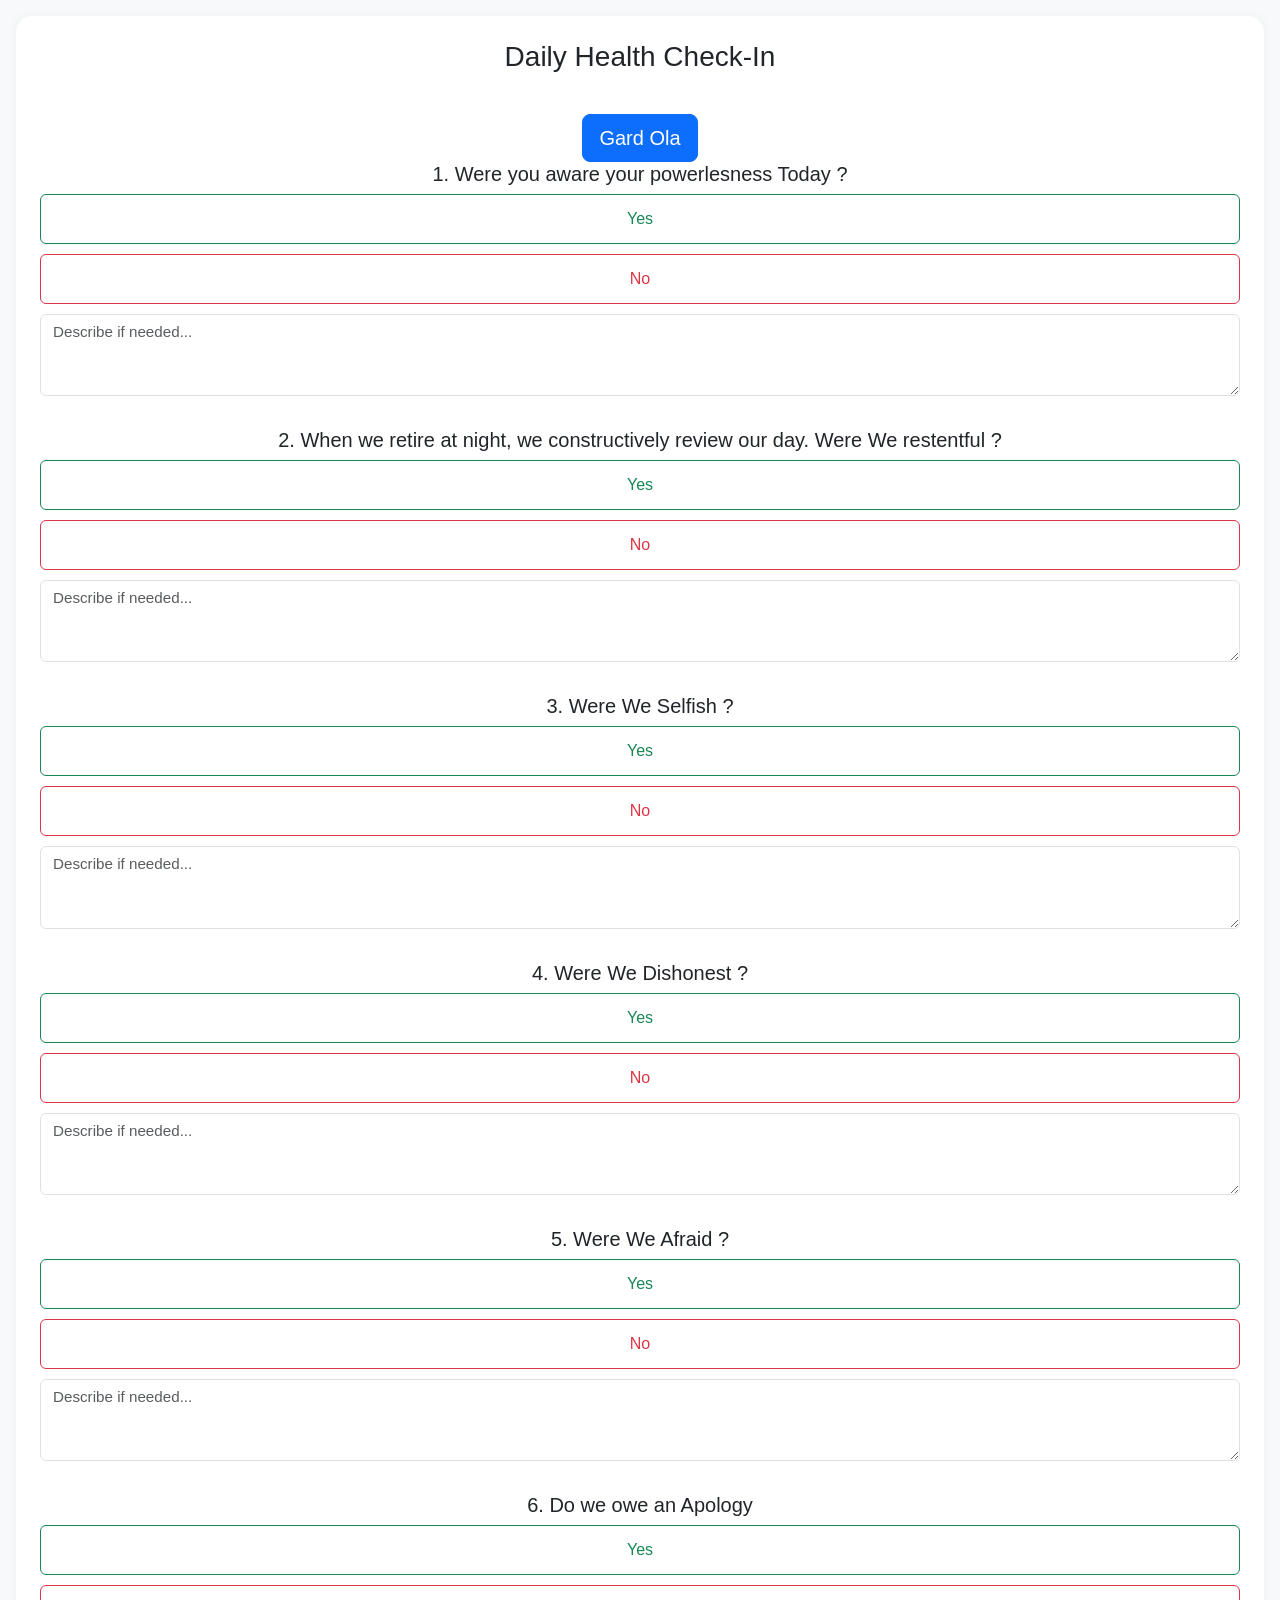
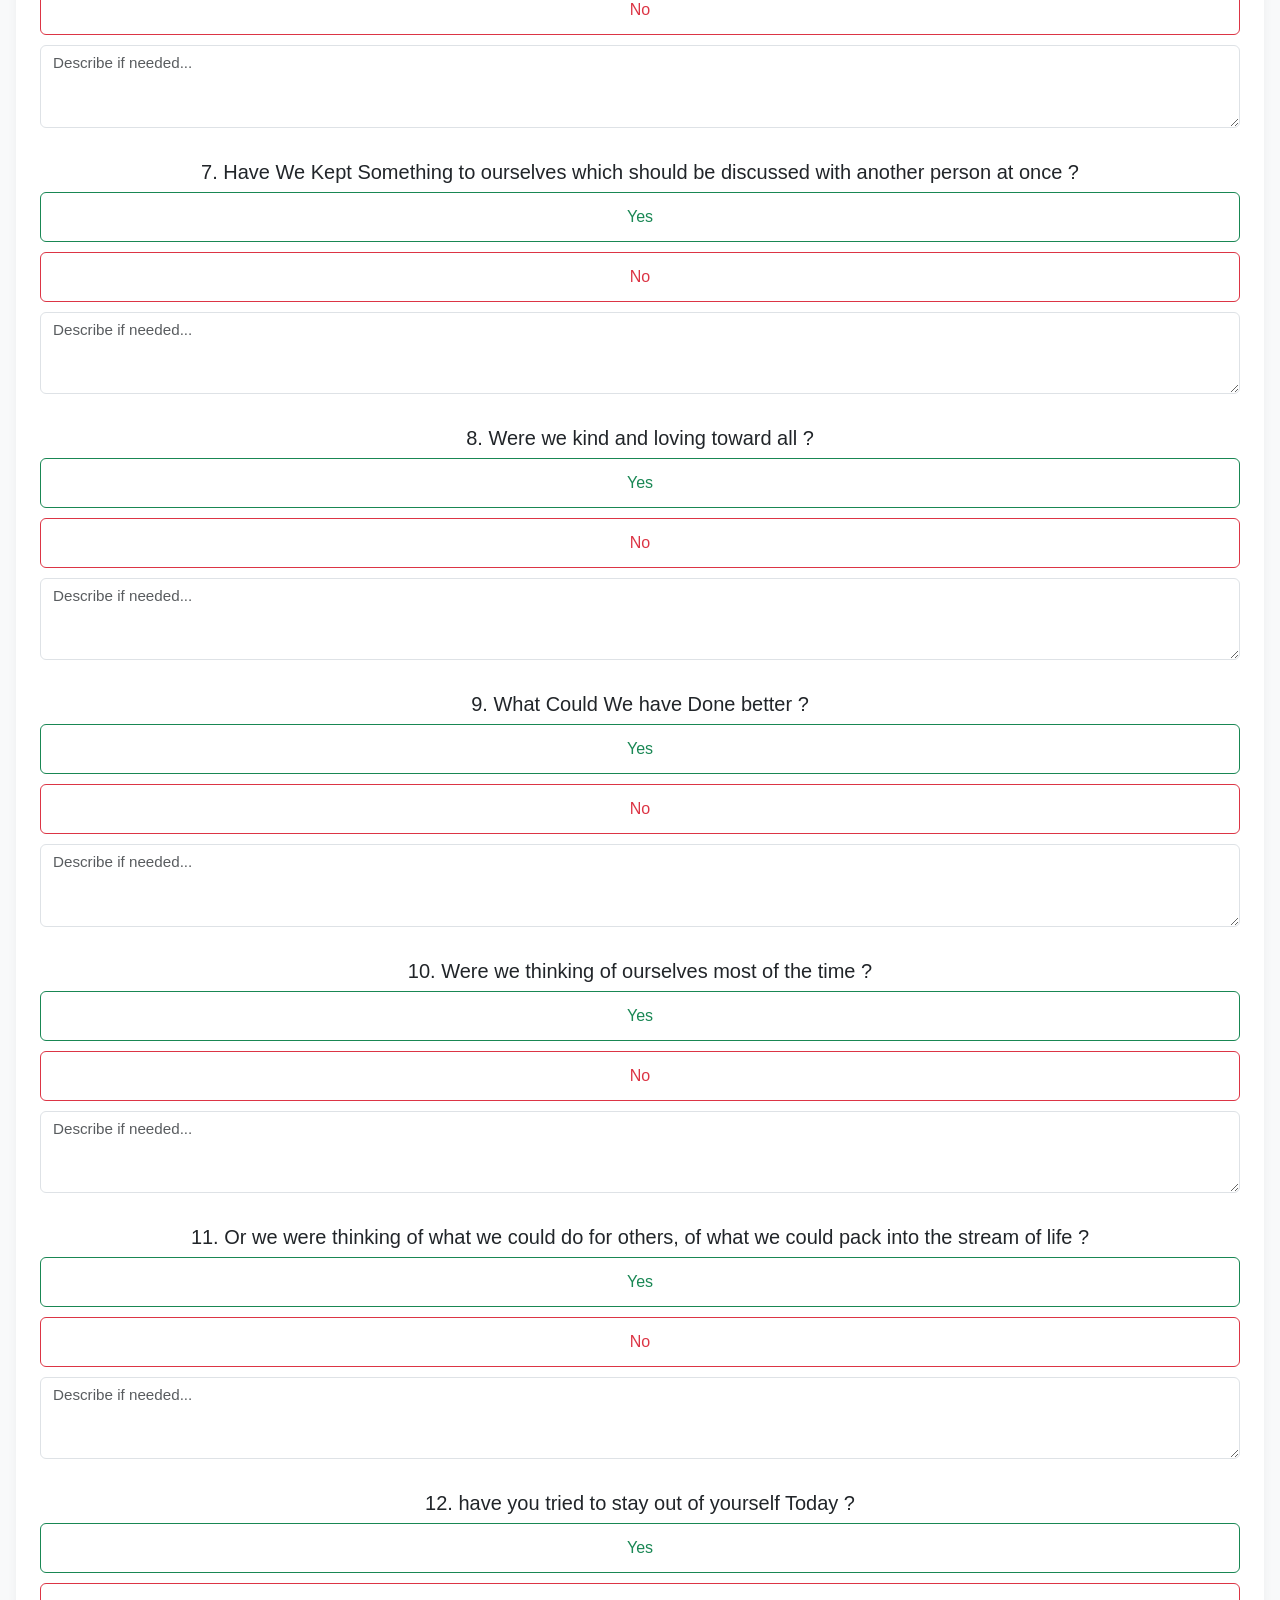
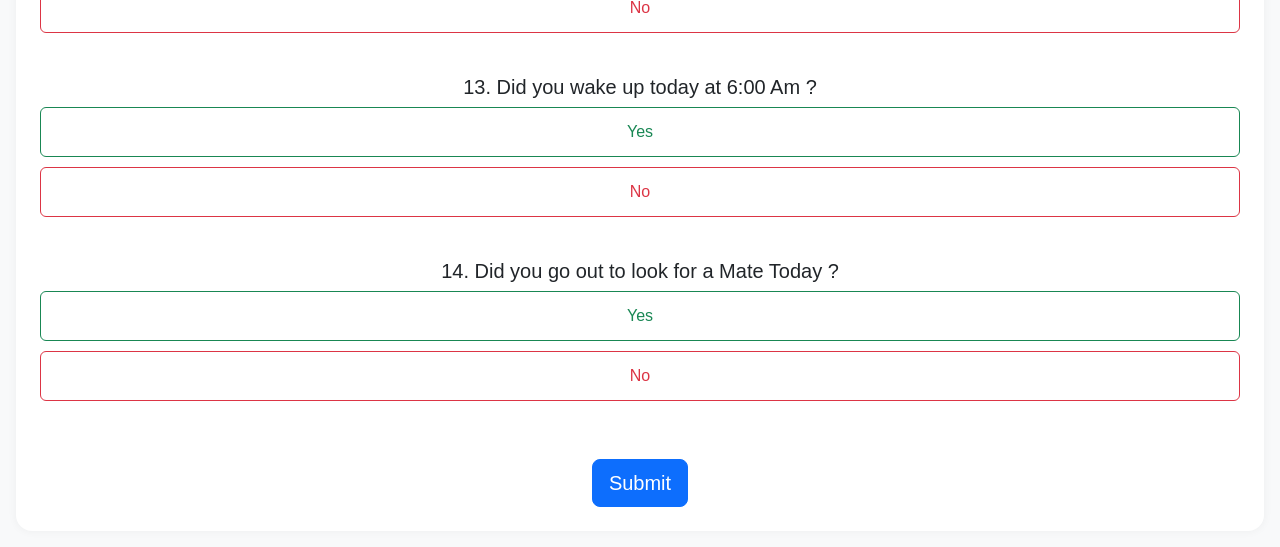
==== index.html @ 143f52dc "Update index.html" ====
<!DOCTYPE html>
<html lang="en">
<head>
  <meta charset="UTF-8">
  <title>Daily Check-in</title>
  <meta name="viewport" content="width=device-width, initial-scale=1">
  <link href="https://cdn.jsdelivr.net/npm/bootstrap@5.3.0/dist/css/bootstrap.min.css" rel="stylesheet">
  <style>
    body {
      padding: 1rem;
      font-family: Arial, sans-serif;
      background-color: #f8f9fa;
    }
    .container {
      max-width: 100%;
      background-color: white;
      padding: 1.5rem;
      border-radius: 1rem;
      box-shadow: 0 0 10px rgba(0,0,0,0.05);
    }
    .question-block {
      margin-bottom: 2rem;
    }
    .diet-button {
      width: 100%;
      margin-bottom: 10px;
      transition: all 0.3s ease;
      font-size: 1rem;
      padding: 0.75rem;
    }
    .diet-button.clicked {
      transform: scale(1.05);
      box-shadow: 0 0 10px rgba(0, 0, 0, 0.15);
    }
    .hidden {
      display: none !important;
    }
    textarea.form-control {
      font-size: 0.95rem;
    }
    @media (max-width: 576px) {
      h5 {
        font-size: 1.05rem;
        text-align: left;
      }
    }
  </style>
</head>
<body>
  <div class="container text-center">
    <h3 class="mb-4">Daily Health Check-In</h3>
    <a href="gardola.html">  <button class="btn btn-primary btn-lg mt-3">Gard Ola</button></a>
    <div id="questions"></div>

    <button id="submitBtn" class="btn btn-primary btn-lg mt-3">Submit</button>

    <div id="thankYou" class="mt-4 hidden">
      <h4>✅ Thank you for completing your check-in!</h4>
      <p>You will be redirected shortly...</p>
    </div>
  </div>

  <script>
    const questions = [
      { text: "Were you aware your powerlesness Today ? ", enableTextarea: true },
      { text: "When we retire at night, we constructively review our day. Were We restentful ? ", enableTextarea: true },
      { text: "Were We Selfish ? ", enableTextarea: true },
      { text: "Were We Dishonest ? ", enableTextarea: true },
      { text: "Were We Afraid ? ", enableTextarea: true },
      { text: "Do we owe an Apology ", enableTextarea: true },
      { text: "Have We Kept Something to ourselves which should be discussed with another person at once ? ", enableTextarea: true },
      { text: "Were we kind and loving toward all ? ", enableTextarea: true },
      { text: "What Could We have Done better ? ", enableTextarea: true }, 
      { text: "Were we thinking of ourselves most of the time ? ", enableTextarea: true },
      { text: "Or we were thinking of what we could do for others, of what we could pack into the stream of life ? ", enableTextarea: true },
      // { text: "Were we living inside ourselves most of the time ? ", enableTextarea: false }, 
      // -------------- starting of personal stuff
      { text: "have you tried to stay out of yourself Today ? ", enableTextarea: false },
      { text: "Did you wake up today at 6:00 Am ?", enableTextarea: false }, 
     // { text: "Did you exercise today?", enableTextarea: false },
      // { text: "Did you rememeber that waking up is a phyiscal movement and not a mental fight ?", enableTextarea: false },
      { text: "Did you go out to look for a Mate Today ?", enableTextarea: false } //,
     // { text: "Did you stop drinking Coffe by Al-ASR Today?", enableTextarea: false },
     // { text: "Did you Drink only 1 Shot of espresso and 2 - 3 of Half caf ? ", enableTextarea: true },
     // { text: "Did you Pray 5 Times Today?", enableTextarea: false },
     // { text: "Did you remember That Life is rigged  and can't be WON? Strategically can't try to win it", enableTextarea: true },
     // { text: "Do you understand that your mind is not working properly, this is natural and this is how your mind is intended so that life is challenging and therfore there is right and wrong", enableTextarea: false },
    //  { text: "Do you understand that if everyone's mind is also not working correctly like you and the proof is that there are wrong actions in life and people are strugling as well like you?", enableTextarea: false }, 
    //  { text:"Did you practice acceptance ? Not fighting the present Moment and taking responsibility of your actions ", enableTextarea: true },
    //  { text: "Did you remember to do only what make you happy in the here and now like Hisham Suggested?", enableTextarea: true },
     // { text: "Did you Share Today ? , Did you speak to your sponser ? ", enableTextarea: true },
    //  { text: "do you understand that you need to let go of what you want , focus on working the steps and let god take care of outside world on your behalf (Step 3 ) ? <br />  Wu-Wei ( KC - DO - HF ) ", enableTextarea: true } 
    ];

    const container = document.getElementById("questions");

    questions.forEach((q, i) => {
      const id = `q${i}`;
      const block = document.createElement("div");
      block.className = "question-block";

      const textareaHTML = q.enableTextarea
        ? `<textarea class="form-control" rows="3" placeholder="Describe if needed... "></textarea>`
        : "";

      block.innerHTML = `
        <h5>${i + 1}. ${q.text}</h5>
        <button id="${id}Yes" class="btn btn-outline-success diet-button">Yes</button>
        <button id="${id}No" class="btn btn-outline-danger diet-button">No</button>
        ${textareaHTML}
      `;
      container.appendChild(block);

      const yesBtn = block.querySelector(`#${id}Yes`);
      const noBtn = block.querySelector(`#${id}No`);

      yesBtn.addEventListener("click", () => {
        yesBtn.classList.remove("btn-outline-success");
        yesBtn.classList.add("btn-success", "clicked");
        noBtn.classList.add("hidden");
      });

      noBtn.addEventListener("click", () => {
        noBtn.classList.remove("btn-outline-danger");
        noBtn.classList.add("btn-danger", "clicked");
        yesBtn.classList.add("hidden");
      });
    });

    document.getElementById("submitBtn").addEventListener("click", () => {
      document.getElementById("questions").classList.add("hidden");
      document.getElementById("submitBtn").classList.add("hidden");
      document.getElementById("thankYou").classList.remove("hidden");

      setTimeout(() => {
        window.location.href = "https://www.google.com";
      }, 5000);
    });
  </script>
</body>
</html>
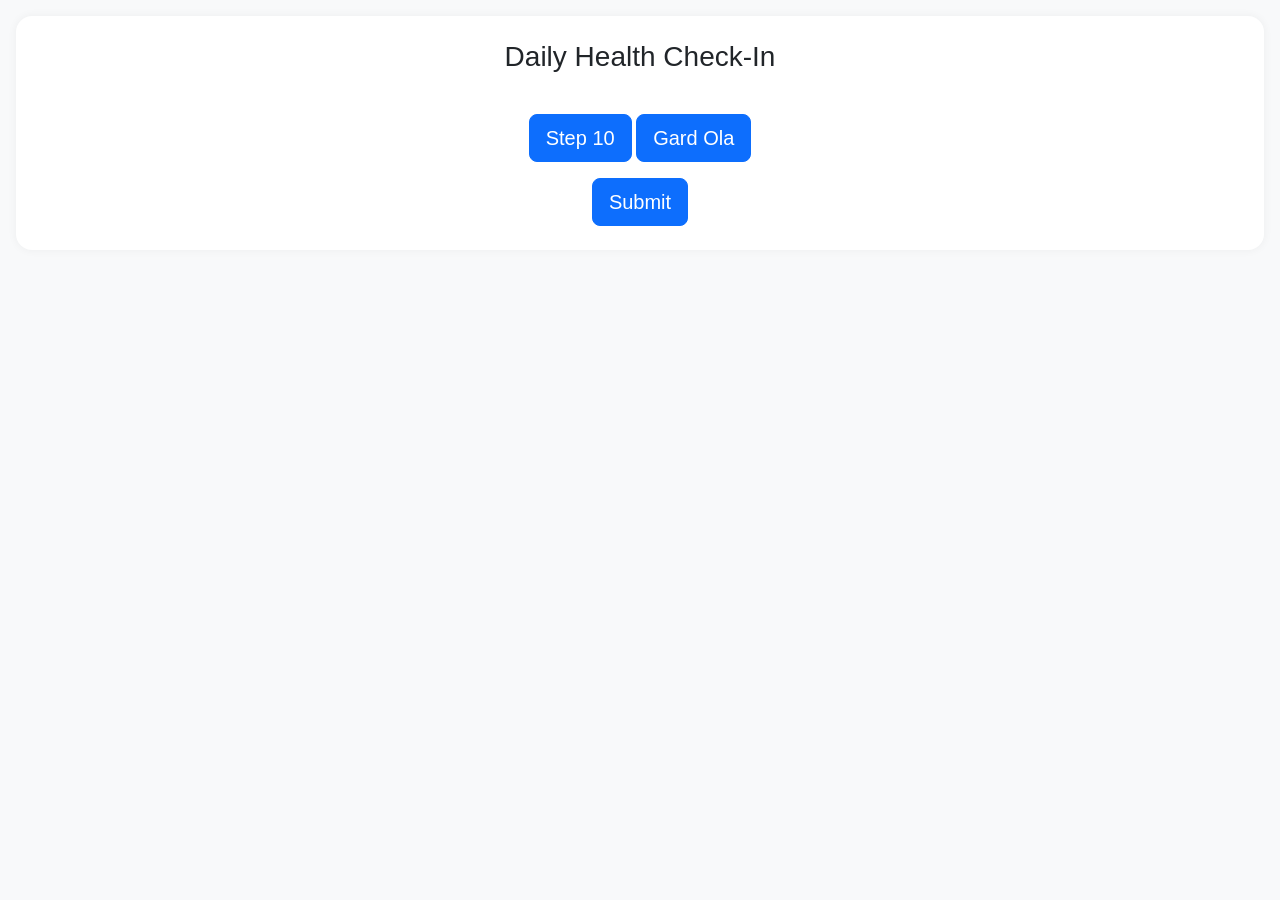
==== commit d973c0b8: "Update index.html" ====
--- a/index.html
+++ b/index.html
@@ -49,7 +49,9 @@
 <body>
   <div class="container text-center">
     <h3 class="mb-4">Daily Health Check-In</h3>
+    <a href="Step10.html">  <button class="btn btn-primary btn-lg mt-3">Step 10</button></a>
     <a href="gardola.html">  <button class="btn btn-primary btn-lg mt-3">Gard Ola</button></a>
+    
     <div id="questions"></div>
 
     <button id="submitBtn" class="btn btn-primary btn-lg mt-3">Submit</button>
@@ -62,24 +64,24 @@
 
   <script>
     const questions = [
-      { text: "Were you aware your powerlesness Today ? ", enableTextarea: true },
-      { text: "When we retire at night, we constructively review our day. Were We restentful ? ", enableTextarea: true },
-      { text: "Were We Selfish ? ", enableTextarea: true },
-      { text: "Were We Dishonest ? ", enableTextarea: true },
-      { text: "Were We Afraid ? ", enableTextarea: true },
-      { text: "Do we owe an Apology ", enableTextarea: true },
-      { text: "Have We Kept Something to ourselves which should be discussed with another person at once ? ", enableTextarea: true },
-      { text: "Were we kind and loving toward all ? ", enableTextarea: true },
-      { text: "What Could We have Done better ? ", enableTextarea: true }, 
-      { text: "Were we thinking of ourselves most of the time ? ", enableTextarea: true },
-      { text: "Or we were thinking of what we could do for others, of what we could pack into the stream of life ? ", enableTextarea: true },
+    //  { text: "Were you aware your powerlesness Today ? ", enableTextarea: true },
+    //  { text: "When we retire at night, we constructively review our day. Were We restentful ? ", enableTextarea: true },
+     // { text: "Were We Selfish ? ", enableTextarea: true },
+     // { text: "Were We Dishonest ? ", enableTextarea: true },
+     // { text: "Were We Afraid ? ", enableTextarea: true },
+     // { text: "Do we owe an Apology ", enableTextarea: true },
+     // { text: "Have We Kept Something to ourselves which should be discussed with another person at once ? ", enableTextarea: true },
+    //  { text: "Were we kind and loving toward all ? ", enableTextarea: true },
+     // { text: "What Could We have Done better ? ", enableTextarea: true }, 
+     // { text: "Were we thinking of ourselves most of the time ? ", enableTextarea: true },
+     // { text: "Or we were thinking of what we could do for others, of what we could pack into the stream of life ? ", enableTextarea: true },
       // { text: "Were we living inside ourselves most of the time ? ", enableTextarea: false }, 
       // -------------- starting of personal stuff
-      { text: "have you tried to stay out of yourself Today ? ", enableTextarea: false },
-      { text: "Did you wake up today at 6:00 Am ?", enableTextarea: false }, 
+    //  { text: "have you tried to stay out of yourself Today ? ", enableTextarea: false },
+     // { text: "Did you wake up today at 6:00 Am ?", enableTextarea: false }, 
      // { text: "Did you exercise today?", enableTextarea: false },
       // { text: "Did you rememeber that waking up is a phyiscal movement and not a mental fight ?", enableTextarea: false },
-      { text: "Did you go out to look for a Mate Today ?", enableTextarea: false } //,
+     // { text: "Did you go out to look for a Mate Today ?", enableTextarea: false } //,
      // { text: "Did you stop drinking Coffe by Al-ASR Today?", enableTextarea: false },
      // { text: "Did you Drink only 1 Shot of espresso and 2 - 3 of Half caf ? ", enableTextarea: true },
      // { text: "Did you Pray 5 Times Today?", enableTextarea: false },
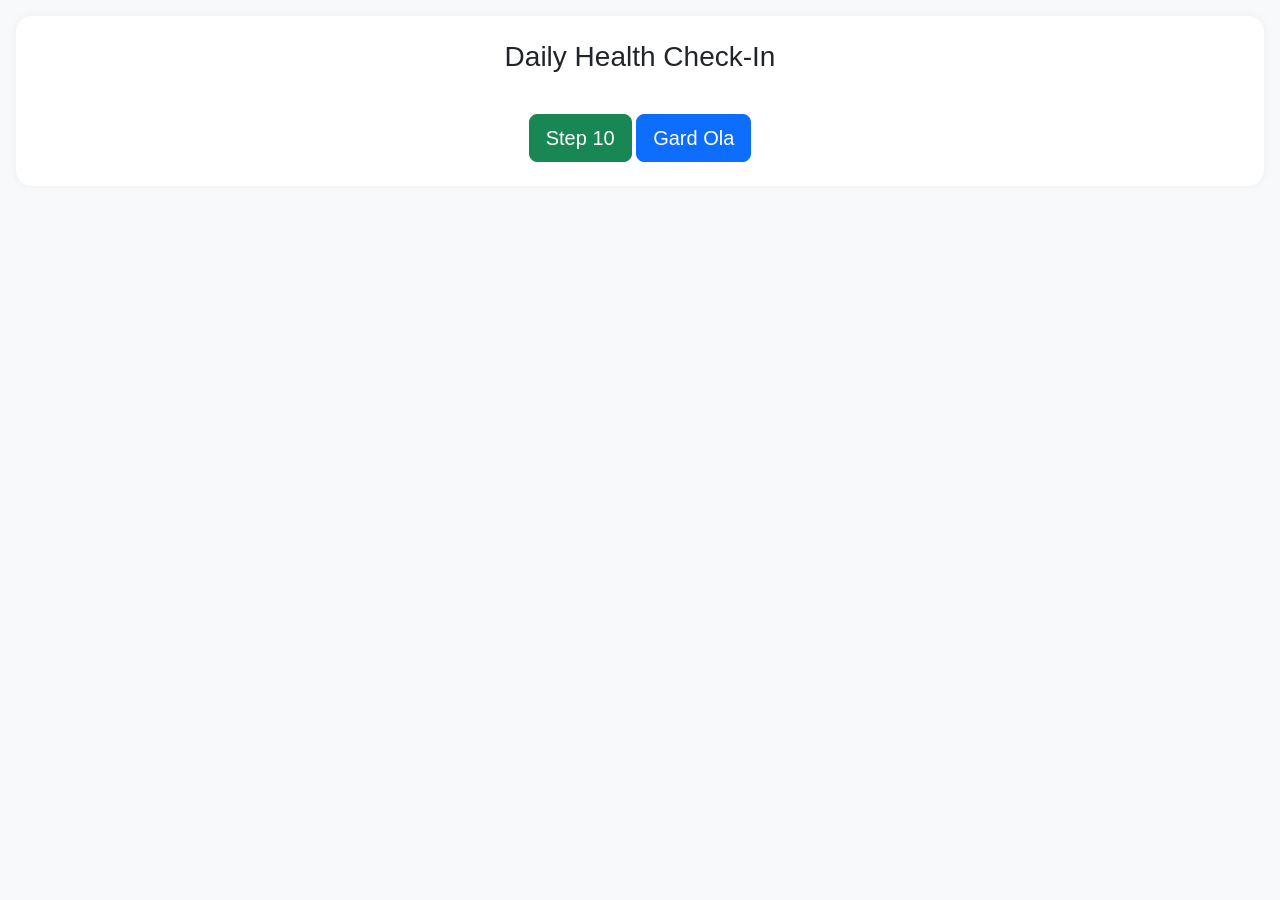
==== commit a84fa217: "Update index.html" ====
--- a/index.html
+++ b/index.html
@@ -49,12 +49,12 @@
 <body>
   <div class="container text-center">
     <h3 class="mb-4">Daily Health Check-In</h3>
-    <a href="Step10.html">  <button class="btn btn-primary btn-lg mt-3">Step 10</button></a>
+    <a href="step10.html">  <button class="btn btn-success btn-lg mt-3">Step 10</button></a>
     <a href="gardola.html">  <button class="btn btn-primary btn-lg mt-3">Gard Ola</button></a>
     
     <div id="questions"></div>
 
-    <button id="submitBtn" class="btn btn-primary btn-lg mt-3">Submit</button>
+    
 
     <div id="thankYou" class="mt-4 hidden">
       <h4>✅ Thank you for completing your check-in!</h4>
@@ -63,7 +63,7 @@
   </div>
 
   <script>
-    const questions = [
+    const questions = [ // <button id="submitBtn" class="btn btn-primary btn-lg mt-3">Submit</button>
     //  { text: "Were you aware your powerlesness Today ? ", enableTextarea: true },
     //  { text: "When we retire at night, we constructively review our day. Were We restentful ? ", enableTextarea: true },
      // { text: "Were We Selfish ? ", enableTextarea: true },
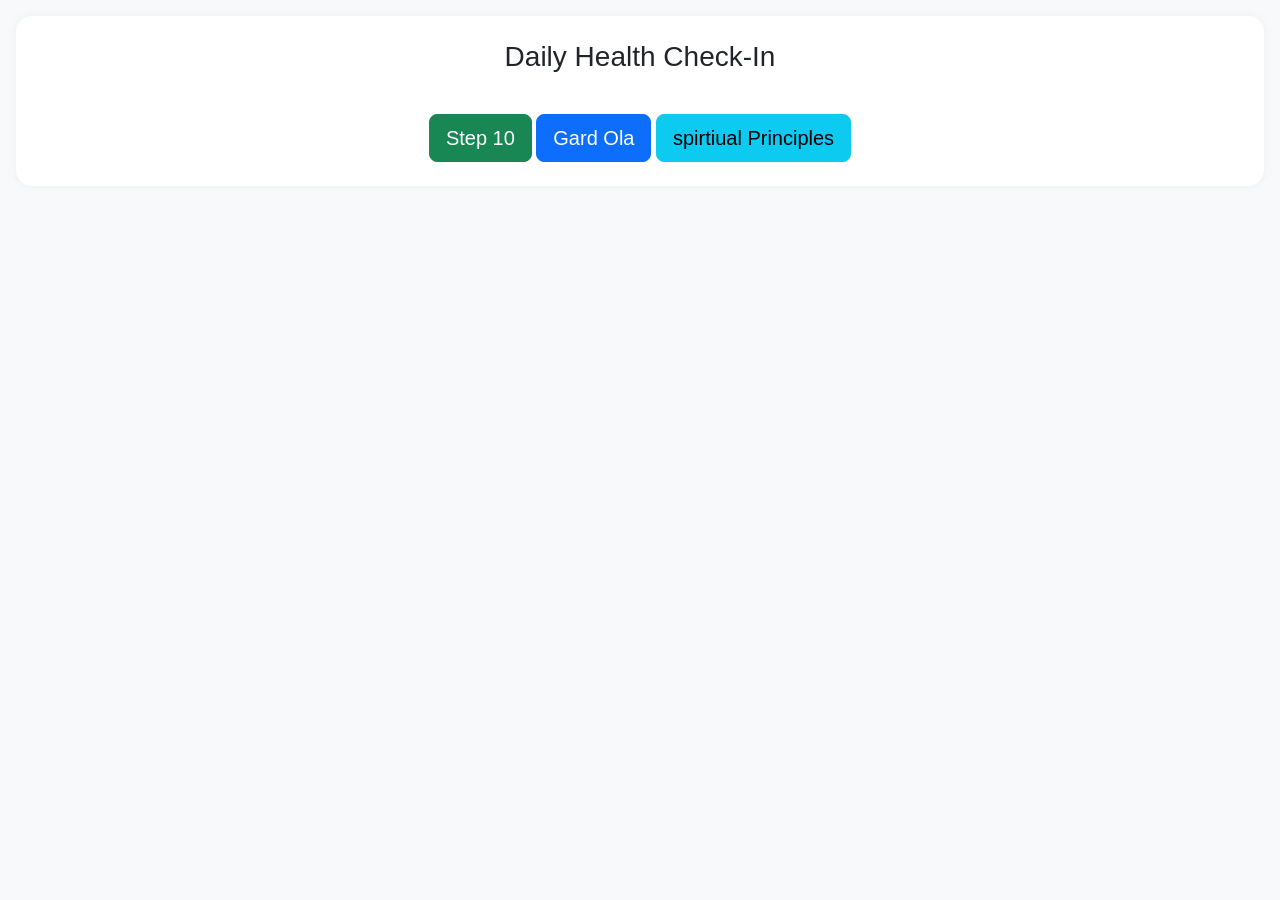
==== commit 17a24a1b: "Update index.html" ====
--- a/index.html
+++ b/index.html
@@ -51,6 +51,7 @@
     <h3 class="mb-4">Daily Health Check-In</h3>
     <a href="step10.html">  <button class="btn btn-success btn-lg mt-3">Step 10</button></a>
     <a href="gardola.html">  <button class="btn btn-primary btn-lg mt-3">Gard Ola</button></a>
+    <a href="spirtiualPrinciples.html">  <button class="btn btn-info btn-lg mt-3">spirtiual Principles</button></a>
     
     <div id="questions"></div>
 
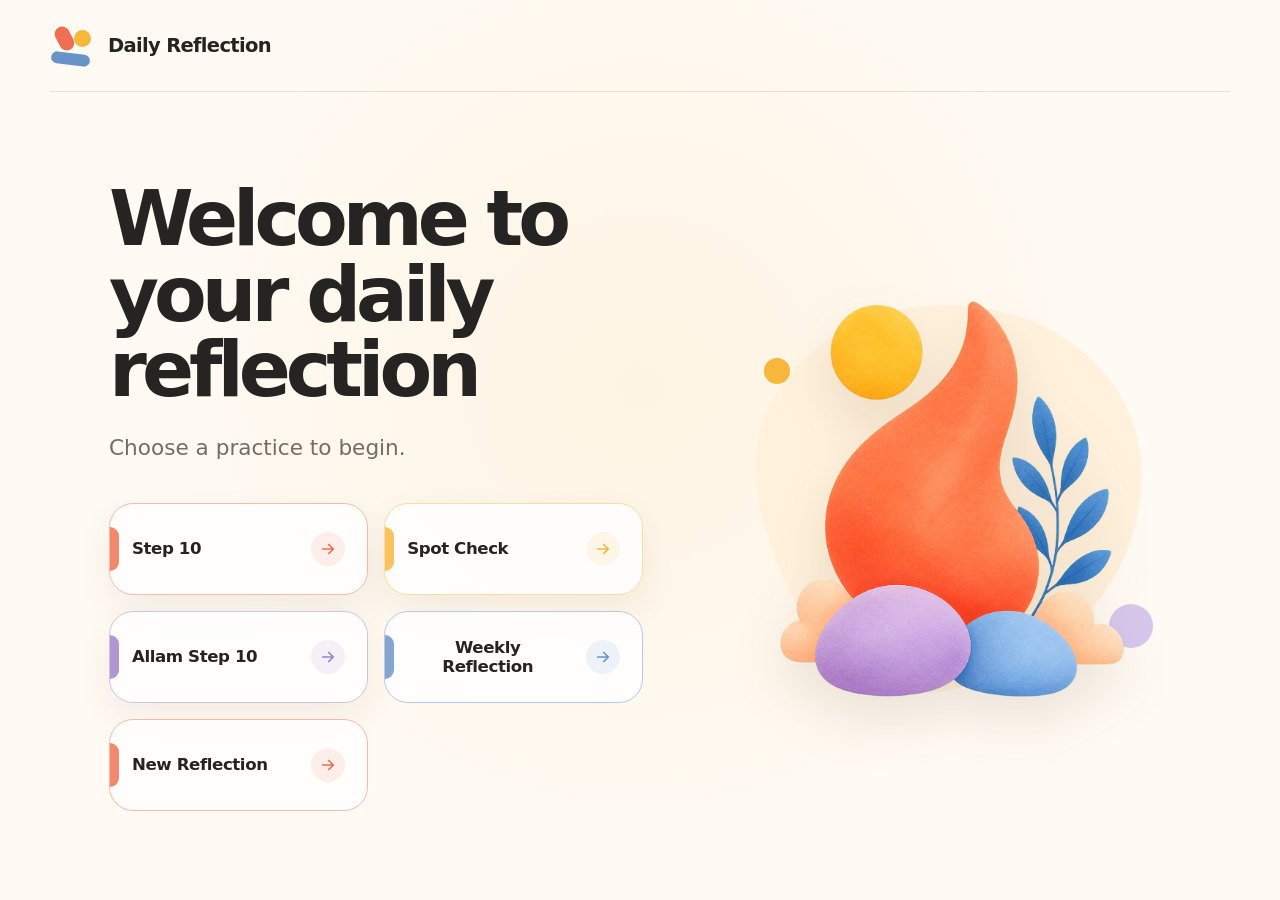
==== commit 0e6ad977: "Initial commit" ====
--- a/index.html
+++ b/index.html
@@ -1,143 +1,443 @@
-<!DOCTYPE html>
+<!doctype html>
 <html lang="en">
 <head>
-  <meta charset="UTF-8">
-  <title>Daily Check-in</title>
+  <meta charset="utf-8">
   <meta name="viewport" content="width=device-width, initial-scale=1">
-  <link href="https://cdn.jsdelivr.net/npm/bootstrap@5.3.0/dist/css/bootstrap.min.css" rel="stylesheet">
+  <meta name="theme-color" content="#fffaf3">
+  <title>Daily Reflection</title>
   <style>
+    :root {
+      --background: #fffaf3;
+      --surface: rgba(255, 255, 255, 0.82);
+      --text: #252422;
+      --muted: #736d66;
+      --line: #eadfd3;
+      --coral: #ee6f51;
+      --yellow: #f6b73c;
+      --lavender: #9d82c6;
+      --blue: #6993c6;
+      --ease: cubic-bezier(.2, .8, .2, 1);
+    }
+
+    * {
+      box-sizing: border-box;
+    }
+
+    html {
+      min-height: 100%;
+      background: var(--background);
+    }
+
     body {
-      padding: 1rem;
-      font-family: Arial, sans-serif;
-      background-color: #f8f9fa;
-    }
-    .container {
-      max-width: 100%;
-      background-color: white;
-      padding: 1.5rem;
-      border-radius: 1rem;
-      box-shadow: 0 0 10px rgba(0,0,0,0.05);
-    }
-    .question-block {
-      margin-bottom: 2rem;
-    }
-    .diet-button {
-      width: 100%;
-      margin-bottom: 10px;
-      transition: all 0.3s ease;
-      font-size: 1rem;
-      padding: 0.75rem;
-    }
-    .diet-button.clicked {
-      transform: scale(1.05);
-      box-shadow: 0 0 10px rgba(0, 0, 0, 0.15);
-    }
-    .hidden {
-      display: none !important;
-    }
-    textarea.form-control {
-      font-size: 0.95rem;
-    }
-    @media (max-width: 576px) {
-      h5 {
-        font-size: 1.05rem;
+      min-height: 100vh;
+      margin: 0;
+      overflow-x: clip;
+      color: var(--text);
+      background:
+        radial-gradient(circle at 50% 43%, rgba(246, 183, 60, 0.09), transparent 29rem),
+        var(--background);
+      font-family: ui-rounded, "SF Pro Rounded", "Nunito", "Avenir Next", system-ui, sans-serif;
+      -webkit-font-smoothing: antialiased;
+    }
+
+    button,
+    a {
+      font: inherit;
+    }
+
+    .page-shell {
+      width: min(1180px, calc(100% - 32px));
+      min-height: 100vh;
+      margin: 0 auto;
+      display: flex;
+      flex-direction: column;
+    }
+
+    .site-header {
+      min-height: 92px;
+      display: flex;
+      align-items: center;
+      border-bottom: 1px solid var(--line);
+    }
+
+    .brand {
+      display: inline-flex;
+      align-items: center;
+      gap: 14px;
+      color: var(--text);
+      text-decoration: none;
+      font-size: 1.22rem;
+      font-weight: 850;
+      letter-spacing: -0.035em;
+    }
+
+    .brand-mark {
+      position: relative;
+      width: 44px;
+      height: 40px;
+      flex: none;
+    }
+
+    .brand-mark span {
+      position: absolute;
+      display: block;
+      border-radius: 999px;
+    }
+
+    .brand-mark span:nth-child(1) {
+      width: 15px;
+      height: 25px;
+      top: 0;
+      left: 7px;
+      background: var(--coral);
+      transform: rotate(-28deg);
+    }
+
+    .brand-mark span:nth-child(2) {
+      width: 17px;
+      height: 17px;
+      top: 4px;
+      right: 3px;
+      background: var(--yellow);
+    }
+
+    .brand-mark span:nth-child(3) {
+      width: 39px;
+      height: 12px;
+      bottom: 1px;
+      left: 1px;
+      background: var(--blue);
+      transform: rotate(7deg);
+    }
+
+    main {
+      flex: 1;
+      display: grid;
+      grid-template-columns: minmax(0, 1fr) minmax(290px, 0.82fr);
+      align-items: center;
+      gap: clamp(42px, 7vw, 100px);
+      padding: clamp(48px, 7vh, 78px) 5%;
+    }
+
+    .welcome-copy {
+      max-width: 630px;
+    }
+
+    h1 {
+      max-width: 650px;
+      margin: 0;
+      font-size: clamp(3.2rem, 6vw, 5.75rem);
+      line-height: 0.98;
+      letter-spacing: -0.065em;
+      text-wrap: balance;
+    }
+
+    .intro {
+      max-width: 490px;
+      margin: 24px 0 38px;
+      color: var(--muted);
+      font-size: clamp(1.08rem, 1.7vw, 1.35rem);
+      line-height: 1.55;
+    }
+
+    .reflection-nav {
+      display: grid;
+      grid-template-columns: repeat(2, minmax(0, 1fr));
+      gap: 16px;
+    }
+
+    .reflection-link {
+      --accent: var(--coral);
+      min-height: 92px;
+      padding: 20px 22px;
+      display: flex;
+      align-items: center;
+      justify-content: space-between;
+      gap: 18px;
+      overflow: hidden;
+      position: relative;
+      color: var(--text);
+      background: var(--surface);
+      border: 1.5px solid color-mix(in srgb, var(--accent) 48%, white);
+      border-radius: 24px;
+      box-shadow: 0 14px 35px rgba(91, 62, 33, 0.07);
+      text-decoration: none;
+      font-size: 1.04rem;
+      font-weight: 800;
+      letter-spacing: -0.025em;
+      transition: transform 220ms var(--ease), box-shadow 220ms ease, background 220ms ease;
+      animation: link-enter 520ms var(--ease) both;
+      animation-delay: calc(var(--item-index) * 70ms + 160ms);
+    }
+
+    .reflection-link:nth-child(2) { --accent: var(--yellow); }
+    .reflection-link:nth-child(3) { --accent: var(--lavender); }
+    .reflection-link:nth-child(4) { --accent: var(--blue); }
+
+    .reflection-link::before {
+      content: "";
+      width: 9px;
+      height: 44px;
+      position: absolute;
+      inset: 50% auto auto 0;
+      border-radius: 0 99px 99px 0;
+      background: var(--accent);
+      transform: translateY(-50%);
+      opacity: 0.82;
+    }
+
+    .reflection-link:hover:not(.is-disabled) {
+      transform: translateY(-4px);
+      background: #fff;
+      box-shadow: 0 19px 44px rgba(91, 62, 33, 0.12);
+    }
+
+    .reflection-link.is-disabled {
+      cursor: not-allowed;
+      opacity: 0.58;
+      box-shadow: none;
+    }
+
+    .reflection-link:focus-visible {
+      outline: 4px solid color-mix(in srgb, var(--accent) 38%, transparent);
+      outline-offset: 4px;
+    }
+
+    .link-arrow {
+      width: 34px;
+      height: 34px;
+      flex: none;
+      display: grid;
+      place-items: center;
+      border-radius: 50%;
+      color: var(--accent);
+      background: color-mix(in srgb, var(--accent) 12%, white);
+      transition: transform 220ms var(--ease);
+    }
+
+    .reflection-link:hover:not(.is-disabled) .link-arrow {
+      transform: translateX(3px);
+    }
+
+    .link-arrow svg {
+      width: 18px;
+      height: 18px;
+    }
+
+    .companion-stage {
+      min-height: 460px;
+      display: grid;
+      place-items: center;
+      position: relative;
+      isolation: isolate;
+      animation: stage-enter 700ms var(--ease) 80ms both;
+    }
+
+    .companion-stage::before {
+      content: "";
+      width: min(30vw, 410px);
+      aspect-ratio: 1;
+      position: absolute;
+      z-index: -1;
+      border-radius: 47% 53% 61% 39% / 40% 45% 55% 60%;
+      background: #fff1dc;
+      transform: rotate(-8deg);
+    }
+
+    .companion-stage::after {
+      content: "";
+      width: 44px;
+      aspect-ratio: 1;
+      position: absolute;
+      right: 4%;
+      bottom: 19%;
+      z-index: -1;
+      border-radius: 50%;
+      background: #d3c2ea;
+      opacity: 0.9;
+    }
+
+    .companion-stage img {
+      width: min(100%, 430px);
+      height: auto;
+      display: block;
+      filter: drop-shadow(0 24px 26px rgba(96, 65, 37, 0.12));
+    }
+
+    .floating-dot {
+      width: 26px;
+      aspect-ratio: 1;
+      position: absolute;
+      top: 22%;
+      left: 7%;
+      border-radius: 50%;
+      background: var(--yellow);
+      animation: float 4s ease-in-out infinite;
+    }
+
+    @keyframes link-enter {
+      from { opacity: 0; transform: translateY(14px); }
+      to { opacity: 1; transform: translateY(0); }
+    }
+
+    @keyframes stage-enter {
+      from { opacity: 0; transform: translateX(24px) scale(0.98); }
+      to { opacity: 1; transform: translateX(0) scale(1); }
+    }
+
+    @keyframes float {
+      50% { transform: translateY(-10px); }
+    }
+
+    @media (max-width: 860px) {
+      .page-shell {
+        min-height: auto;
+      }
+
+      main {
+        grid-template-columns: 1fr;
+        gap: 10px;
+        padding: 52px 3% 56px;
+      }
+
+      .welcome-copy {
+        max-width: 680px;
+        margin: 0 auto;
+        text-align: center;
+      }
+
+      .intro {
+        margin-inline: auto;
+      }
+
+      .reflection-nav {
         text-align: left;
+      }
+
+      .companion-stage {
+        grid-row: 1;
+        min-height: 280px;
+      }
+
+      .companion-stage::before {
+        width: min(64vw, 350px);
+      }
+
+      .companion-stage img {
+        width: min(76%, 340px);
+      }
+    }
+
+    @media (max-width: 560px) {
+      .page-shell {
+        width: min(100% - 24px, 1180px);
+      }
+
+      .site-header {
+        min-height: 76px;
+      }
+
+      .brand {
+        font-size: 1.08rem;
+      }
+
+      main {
+        padding: 36px 0 40px;
+      }
+
+      .companion-stage {
+        min-height: 220px;
+      }
+
+      h1 {
+        font-size: clamp(2.65rem, 13vw, 4rem);
+      }
+
+      .intro {
+        margin: 18px auto 28px;
+        font-size: 1rem;
+      }
+
+      .reflection-nav {
+        grid-template-columns: 1fr;
+        gap: 12px;
+      }
+
+      .reflection-link {
+        min-height: 72px;
+        padding: 16px 18px;
+        border-radius: 20px;
+      }
+    }
+
+    @media (prefers-reduced-motion: reduce) {
+      *, *::before, *::after {
+        scroll-behavior: auto !important;
+        animation-duration: 0.01ms !important;
+        animation-iteration-count: 1 !important;
+        transition-duration: 0.01ms !important;
       }
     }
   </style>
 </head>
 <body>
-  <div class="container text-center">
-    <h3 class="mb-4">Daily Health Check-In</h3>
-    <a href="step10.html">  <button class="btn btn-success btn-lg mt-3">Step 10</button></a>
-    <a href="gardola.html">  <button class="btn btn-primary btn-lg mt-3">Gard Ola</button></a>
-    <a href="spirtiualPrinciples.html">  <button class="btn btn-info btn-lg mt-3">spirtiual Principles</button></a>
-    
-    <div id="questions"></div>
-
-    
-
-    <div id="thankYou" class="mt-4 hidden">
-      <h4>✅ Thank you for completing your check-in!</h4>
-      <p>You will be redirected shortly...</p>
-    </div>
+  <div class="page-shell">
+    <header class="site-header">
+      <a class="brand" href="index.html" aria-label="Daily Reflection home">
+        <span class="brand-mark" aria-hidden="true"><span></span><span></span><span></span></span>
+        <span>Daily Reflection</span>
+      </a>
+    </header>
+
+    <main>
+      <section class="welcome-copy" aria-labelledby="welcomeTitle">
+        <h1 id="welcomeTitle">Welcome to your daily reflection</h1>
+        <p class="intro">Choose a practice to begin.</p>
+        <nav id="reflectionNav" class="reflection-nav" aria-label="Reflection practices"></nav>
+      </section>
+
+      <div class="companion-stage" aria-hidden="true">
+        <span class="floating-dot"></span>
+        <img src="assets/reflection-companion.png" alt="">
+      </div>
+    </main>
   </div>
 
   <script>
-    const questions = [ // <button id="submitBtn" class="btn btn-primary btn-lg mt-3">Submit</button>
-    //  { text: "Were you aware your powerlesness Today ? ", enableTextarea: true },
-    //  { text: "When we retire at night, we constructively review our day. Were We restentful ? ", enableTextarea: true },
-     // { text: "Were We Selfish ? ", enableTextarea: true },
-     // { text: "Were We Dishonest ? ", enableTextarea: true },
-     // { text: "Were We Afraid ? ", enableTextarea: true },
-     // { text: "Do we owe an Apology ", enableTextarea: true },
-     // { text: "Have We Kept Something to ourselves which should be discussed with another person at once ? ", enableTextarea: true },
-    //  { text: "Were we kind and loving toward all ? ", enableTextarea: true },
-     // { text: "What Could We have Done better ? ", enableTextarea: true }, 
-     // { text: "Were we thinking of ourselves most of the time ? ", enableTextarea: true },
-     // { text: "Or we were thinking of what we could do for others, of what we could pack into the stream of life ? ", enableTextarea: true },
-      // { text: "Were we living inside ourselves most of the time ? ", enableTextarea: false }, 
-      // -------------- starting of personal stuff
-    //  { text: "have you tried to stay out of yourself Today ? ", enableTextarea: false },
-     // { text: "Did you wake up today at 6:00 Am ?", enableTextarea: false }, 
-     // { text: "Did you exercise today?", enableTextarea: false },
-      // { text: "Did you rememeber that waking up is a phyiscal movement and not a mental fight ?", enableTextarea: false },
-     // { text: "Did you go out to look for a Mate Today ?", enableTextarea: false } //,
-     // { text: "Did you stop drinking Coffe by Al-ASR Today?", enableTextarea: false },
-     // { text: "Did you Drink only 1 Shot of espresso and 2 - 3 of Half caf ? ", enableTextarea: true },
-     // { text: "Did you Pray 5 Times Today?", enableTextarea: false },
-     // { text: "Did you remember That Life is rigged  and can't be WON? Strategically can't try to win it", enableTextarea: true },
-     // { text: "Do you understand that your mind is not working properly, this is natural and this is how your mind is intended so that life is challenging and therfore there is right and wrong", enableTextarea: false },
-    //  { text: "Do you understand that if everyone's mind is also not working correctly like you and the proof is that there are wrong actions in life and people are strugling as well like you?", enableTextarea: false }, 
-    //  { text:"Did you practice acceptance ? Not fighting the present Moment and taking responsibility of your actions ", enableTextarea: true },
-    //  { text: "Did you remember to do only what make you happy in the here and now like Hisham Suggested?", enableTextarea: true },
-     // { text: "Did you Share Today ? , Did you speak to your sponser ? ", enableTextarea: true },
-    //  { text: "do you understand that you need to let go of what you want , focus on working the steps and let god take care of outside world on your behalf (Step 3 ) ? <br />  Wu-Wei ( KC - DO - HF ) ", enableTextarea: true } 
+    // Add, remove, rename, or reorder buttons by editing this array.
+    // "name" is the visible button label and "page" is its destination.
+    const reflectionButtons = [
+      { name: "Step 10", page: "step10.html" },
+      { name: "Spot Check", page: "spot-check.html" },
+      { name: "Allam Step 10", page: "daily-reflection.html" },
+      { name: "Weekly Reflection", page: null },
+      { name: "New Reflection", page: null }
     ];
 
-    const container = document.getElementById("questions");
-
-    questions.forEach((q, i) => {
-      const id = `q${i}`;
-      const block = document.createElement("div");
-      block.className = "question-block";
-
-      const textareaHTML = q.enableTextarea
-        ? `<textarea class="form-control" rows="3" placeholder="Describe if needed... "></textarea>`
-        : "";
-
-      block.innerHTML = `
-        <h5>${i + 1}. ${q.text}</h5>
-        <button id="${id}Yes" class="btn btn-outline-success diet-button">Yes</button>
-        <button id="${id}No" class="btn btn-outline-danger diet-button">No</button>
-        ${textareaHTML}
-      `;
-      container.appendChild(block);
-
-      const yesBtn = block.querySelector(`#${id}Yes`);
-      const noBtn = block.querySelector(`#${id}No`);
-
-      yesBtn.addEventListener("click", () => {
-        yesBtn.classList.remove("btn-outline-success");
-        yesBtn.classList.add("btn-success", "clicked");
-        noBtn.classList.add("hidden");
-      });
-
-      noBtn.addEventListener("click", () => {
-        noBtn.classList.remove("btn-outline-danger");
-        noBtn.classList.add("btn-danger", "clicked");
-        yesBtn.classList.add("hidden");
-      });
-    });
-
-    document.getElementById("submitBtn").addEventListener("click", () => {
-      document.getElementById("questions").classList.add("hidden");
-      document.getElementById("submitBtn").classList.add("hidden");
-      document.getElementById("thankYou").classList.remove("hidden");
-
-      setTimeout(() => {
-        window.location.href = "https://www.google.com";
-      }, 5000);
+    const reflectionNav = document.getElementById("reflectionNav");
+
+    reflectionButtons.forEach(({ name, page }, index) => {
+      const link = document.createElement(page ? "a" : "button");
+      const label = document.createElement("span");
+      const arrow = document.createElement("span");
+      link.className = "reflection-link";
+      link.dataset.buttonName = name;
+      link.dataset.page = page || "";
+      link.style.setProperty("--item-index", index);
+      if (page) {
+        link.href = page;
+      } else {
+        link.type = "button";
+        link.disabled = true;
+        link.classList.add("is-disabled");
+        link.title = "Coming soon";
+      }
+      label.textContent = name;
+      arrow.className = "link-arrow";
+      arrow.setAttribute("aria-hidden", "true");
+      arrow.innerHTML = `<svg viewBox="0 0 24 24" fill="none" stroke="currentColor" stroke-width="2.25" stroke-linecap="round" stroke-linejoin="round"><path d="M5 12h14M13 6l6 6-6 6" /></svg>`;
+      link.append(label, arrow);
+      reflectionNav.appendChild(link);
     });
   </script>
 </body>
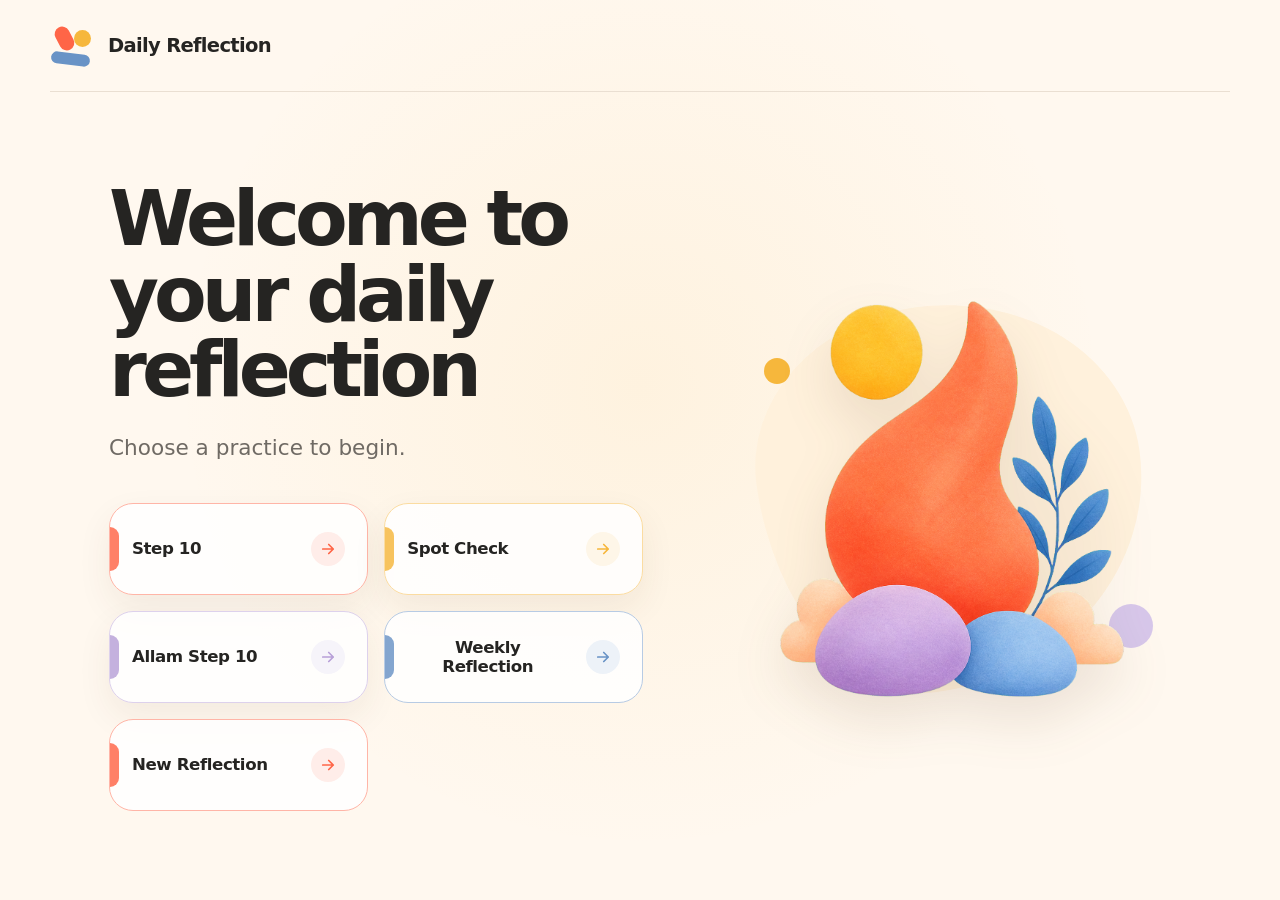
==== commit ba82cc35: "refactored to common JS & STyles" ====
--- a/index.html
+++ b/index.html
@@ -5,380 +5,10 @@
   <meta name="viewport" content="width=device-width, initial-scale=1">
   <meta name="theme-color" content="#fffaf3">
   <title>Daily Reflection</title>
-  <style>
-    :root {
-      --background: #fffaf3;
-      --surface: rgba(255, 255, 255, 0.82);
-      --text: #252422;
-      --muted: #736d66;
-      --line: #eadfd3;
-      --coral: #ee6f51;
-      --yellow: #f6b73c;
-      --lavender: #9d82c6;
-      --blue: #6993c6;
-      --ease: cubic-bezier(.2, .8, .2, 1);
-    }
-
-    * {
-      box-sizing: border-box;
-    }
-
-    html {
-      min-height: 100%;
-      background: var(--background);
-    }
-
-    body {
-      min-height: 100vh;
-      margin: 0;
-      overflow-x: clip;
-      color: var(--text);
-      background:
-        radial-gradient(circle at 50% 43%, rgba(246, 183, 60, 0.09), transparent 29rem),
-        var(--background);
-      font-family: ui-rounded, "SF Pro Rounded", "Nunito", "Avenir Next", system-ui, sans-serif;
-      -webkit-font-smoothing: antialiased;
-    }
-
-    button,
-    a {
-      font: inherit;
-    }
-
-    .page-shell {
-      width: min(1180px, calc(100% - 32px));
-      min-height: 100vh;
-      margin: 0 auto;
-      display: flex;
-      flex-direction: column;
-    }
-
-    .site-header {
-      min-height: 92px;
-      display: flex;
-      align-items: center;
-      border-bottom: 1px solid var(--line);
-    }
-
-    .brand {
-      display: inline-flex;
-      align-items: center;
-      gap: 14px;
-      color: var(--text);
-      text-decoration: none;
-      font-size: 1.22rem;
-      font-weight: 850;
-      letter-spacing: -0.035em;
-    }
-
-    .brand-mark {
-      position: relative;
-      width: 44px;
-      height: 40px;
-      flex: none;
-    }
-
-    .brand-mark span {
-      position: absolute;
-      display: block;
-      border-radius: 999px;
-    }
-
-    .brand-mark span:nth-child(1) {
-      width: 15px;
-      height: 25px;
-      top: 0;
-      left: 7px;
-      background: var(--coral);
-      transform: rotate(-28deg);
-    }
-
-    .brand-mark span:nth-child(2) {
-      width: 17px;
-      height: 17px;
-      top: 4px;
-      right: 3px;
-      background: var(--yellow);
-    }
-
-    .brand-mark span:nth-child(3) {
-      width: 39px;
-      height: 12px;
-      bottom: 1px;
-      left: 1px;
-      background: var(--blue);
-      transform: rotate(7deg);
-    }
-
-    main {
-      flex: 1;
-      display: grid;
-      grid-template-columns: minmax(0, 1fr) minmax(290px, 0.82fr);
-      align-items: center;
-      gap: clamp(42px, 7vw, 100px);
-      padding: clamp(48px, 7vh, 78px) 5%;
-    }
-
-    .welcome-copy {
-      max-width: 630px;
-    }
-
-    h1 {
-      max-width: 650px;
-      margin: 0;
-      font-size: clamp(3.2rem, 6vw, 5.75rem);
-      line-height: 0.98;
-      letter-spacing: -0.065em;
-      text-wrap: balance;
-    }
-
-    .intro {
-      max-width: 490px;
-      margin: 24px 0 38px;
-      color: var(--muted);
-      font-size: clamp(1.08rem, 1.7vw, 1.35rem);
-      line-height: 1.55;
-    }
-
-    .reflection-nav {
-      display: grid;
-      grid-template-columns: repeat(2, minmax(0, 1fr));
-      gap: 16px;
-    }
-
-    .reflection-link {
-      --accent: var(--coral);
-      min-height: 92px;
-      padding: 20px 22px;
-      display: flex;
-      align-items: center;
-      justify-content: space-between;
-      gap: 18px;
-      overflow: hidden;
-      position: relative;
-      color: var(--text);
-      background: var(--surface);
-      border: 1.5px solid color-mix(in srgb, var(--accent) 48%, white);
-      border-radius: 24px;
-      box-shadow: 0 14px 35px rgba(91, 62, 33, 0.07);
-      text-decoration: none;
-      font-size: 1.04rem;
-      font-weight: 800;
-      letter-spacing: -0.025em;
-      transition: transform 220ms var(--ease), box-shadow 220ms ease, background 220ms ease;
-      animation: link-enter 520ms var(--ease) both;
-      animation-delay: calc(var(--item-index) * 70ms + 160ms);
-    }
-
-    .reflection-link:nth-child(2) { --accent: var(--yellow); }
-    .reflection-link:nth-child(3) { --accent: var(--lavender); }
-    .reflection-link:nth-child(4) { --accent: var(--blue); }
-
-    .reflection-link::before {
-      content: "";
-      width: 9px;
-      height: 44px;
-      position: absolute;
-      inset: 50% auto auto 0;
-      border-radius: 0 99px 99px 0;
-      background: var(--accent);
-      transform: translateY(-50%);
-      opacity: 0.82;
-    }
-
-    .reflection-link:hover:not(.is-disabled) {
-      transform: translateY(-4px);
-      background: #fff;
-      box-shadow: 0 19px 44px rgba(91, 62, 33, 0.12);
-    }
-
-    .reflection-link.is-disabled {
-      cursor: not-allowed;
-      opacity: 0.58;
-      box-shadow: none;
-    }
-
-    .reflection-link:focus-visible {
-      outline: 4px solid color-mix(in srgb, var(--accent) 38%, transparent);
-      outline-offset: 4px;
-    }
-
-    .link-arrow {
-      width: 34px;
-      height: 34px;
-      flex: none;
-      display: grid;
-      place-items: center;
-      border-radius: 50%;
-      color: var(--accent);
-      background: color-mix(in srgb, var(--accent) 12%, white);
-      transition: transform 220ms var(--ease);
-    }
-
-    .reflection-link:hover:not(.is-disabled) .link-arrow {
-      transform: translateX(3px);
-    }
-
-    .link-arrow svg {
-      width: 18px;
-      height: 18px;
-    }
-
-    .companion-stage {
-      min-height: 460px;
-      display: grid;
-      place-items: center;
-      position: relative;
-      isolation: isolate;
-      animation: stage-enter 700ms var(--ease) 80ms both;
-    }
-
-    .companion-stage::before {
-      content: "";
-      width: min(30vw, 410px);
-      aspect-ratio: 1;
-      position: absolute;
-      z-index: -1;
-      border-radius: 47% 53% 61% 39% / 40% 45% 55% 60%;
-      background: #fff1dc;
-      transform: rotate(-8deg);
-    }
-
-    .companion-stage::after {
-      content: "";
-      width: 44px;
-      aspect-ratio: 1;
-      position: absolute;
-      right: 4%;
-      bottom: 19%;
-      z-index: -1;
-      border-radius: 50%;
-      background: #d3c2ea;
-      opacity: 0.9;
-    }
-
-    .companion-stage img {
-      width: min(100%, 430px);
-      height: auto;
-      display: block;
-      filter: drop-shadow(0 24px 26px rgba(96, 65, 37, 0.12));
-    }
-
-    .floating-dot {
-      width: 26px;
-      aspect-ratio: 1;
-      position: absolute;
-      top: 22%;
-      left: 7%;
-      border-radius: 50%;
-      background: var(--yellow);
-      animation: float 4s ease-in-out infinite;
-    }
-
-    @keyframes link-enter {
-      from { opacity: 0; transform: translateY(14px); }
-      to { opacity: 1; transform: translateY(0); }
-    }
-
-    @keyframes stage-enter {
-      from { opacity: 0; transform: translateX(24px) scale(0.98); }
-      to { opacity: 1; transform: translateX(0) scale(1); }
-    }
-
-    @keyframes float {
-      50% { transform: translateY(-10px); }
-    }
-
-    @media (max-width: 860px) {
-      .page-shell {
-        min-height: auto;
-      }
-
-      main {
-        grid-template-columns: 1fr;
-        gap: 10px;
-        padding: 52px 3% 56px;
-      }
-
-      .welcome-copy {
-        max-width: 680px;
-        margin: 0 auto;
-        text-align: center;
-      }
-
-      .intro {
-        margin-inline: auto;
-      }
-
-      .reflection-nav {
-        text-align: left;
-      }
-
-      .companion-stage {
-        grid-row: 1;
-        min-height: 280px;
-      }
-
-      .companion-stage::before {
-        width: min(64vw, 350px);
-      }
-
-      .companion-stage img {
-        width: min(76%, 340px);
-      }
-    }
-
-    @media (max-width: 560px) {
-      .page-shell {
-        width: min(100% - 24px, 1180px);
-      }
-
-      .site-header {
-        min-height: 76px;
-      }
-
-      .brand {
-        font-size: 1.08rem;
-      }
-
-      main {
-        padding: 36px 0 40px;
-      }
-
-      .companion-stage {
-        min-height: 220px;
-      }
-
-      h1 {
-        font-size: clamp(2.65rem, 13vw, 4rem);
-      }
-
-      .intro {
-        margin: 18px auto 28px;
-        font-size: 1rem;
-      }
-
-      .reflection-nav {
-        grid-template-columns: 1fr;
-        gap: 12px;
-      }
-
-      .reflection-link {
-        min-height: 72px;
-        padding: 16px 18px;
-        border-radius: 20px;
-      }
-    }
-
-    @media (prefers-reduced-motion: reduce) {
-      *, *::before, *::after {
-        scroll-behavior: auto !important;
-        animation-duration: 0.01ms !important;
-        animation-iteration-count: 1 !important;
-        transition-duration: 0.01ms !important;
-      }
-    }
-  </style>
+  <link rel="icon" href="assets/favicon.svg" type="image/svg+xml">
+  <link rel="stylesheet" href="assets/styles/theme.css">
+  <link rel="stylesheet" href="assets/styles/home.css">
+  <script defer src="assets/scripts/home.js"></script>
 </head>
 <body>
   <div class="page-shell">
@@ -402,43 +32,5 @@
       </div>
     </main>
   </div>
-
-  <script>
-    // Add, remove, rename, or reorder buttons by editing this array.
-    // "name" is the visible button label and "page" is its destination.
-    const reflectionButtons = [
-      { name: "Step 10", page: "step10.html" },
-      { name: "Spot Check", page: "spot-check.html" },
-      { name: "Allam Step 10", page: "daily-reflection.html" },
-      { name: "Weekly Reflection", page: null },
-      { name: "New Reflection", page: null }
-    ];
-
-    const reflectionNav = document.getElementById("reflectionNav");
-
-    reflectionButtons.forEach(({ name, page }, index) => {
-      const link = document.createElement(page ? "a" : "button");
-      const label = document.createElement("span");
-      const arrow = document.createElement("span");
-      link.className = "reflection-link";
-      link.dataset.buttonName = name;
-      link.dataset.page = page || "";
-      link.style.setProperty("--item-index", index);
-      if (page) {
-        link.href = page;
-      } else {
-        link.type = "button";
-        link.disabled = true;
-        link.classList.add("is-disabled");
-        link.title = "Coming soon";
-      }
-      label.textContent = name;
-      arrow.className = "link-arrow";
-      arrow.setAttribute("aria-hidden", "true");
-      arrow.innerHTML = `<svg viewBox="0 0 24 24" fill="none" stroke="currentColor" stroke-width="2.25" stroke-linecap="round" stroke-linejoin="round"><path d="M5 12h14M13 6l6 6-6 6" /></svg>`;
-      link.append(label, arrow);
-      reflectionNav.appendChild(link);
-    });
-  </script>
 </body>
 </html>
--- a/assets/styles/theme.css
+++ b/assets/styles/theme.css
@@ -0,0 +1,90 @@
+:root {
+  color-scheme: light;
+  --canvas: #fff8ef;
+  --background: var(--canvas);
+  --paper: #fffdf9;
+  --surface: rgba(255, 255, 255, 0.86);
+  --text: #252422;
+  --muted: #6f6a64;
+  --line: #eadfd2;
+  --coral: #ff6547;
+  --coral-dark: #e84e34;
+  --coral-soft: #fff0e9;
+  --sun: #ffb21a;
+  --yellow: #f6b73c;
+  --peach: #fbe8cf;
+  --lavender: #b8a0d8;
+  --blue: #6993c6;
+  --sky: #8dbce8;
+  --focus: #814fcb;
+  --radius: 30px;
+  --shadow: 0 24px 65px rgba(86, 57, 30, 0.1);
+  --ease: cubic-bezier(0.22, 1, 0.36, 1);
+  --font-rounded: "Arial Rounded MT Bold", "Nunito", ui-rounded, system-ui, -apple-system, BlinkMacSystemFont, "Segoe UI", sans-serif;
+}
+
+* {
+  box-sizing: border-box;
+}
+
+html {
+  min-height: 100%;
+  background: var(--background);
+}
+
+html,
+body {
+  margin: 0;
+}
+
+body {
+  min-height: 100vh;
+  overflow-x: hidden;
+  color: var(--text);
+  background: var(--background);
+  font-family: var(--font-rounded);
+  -webkit-font-smoothing: antialiased;
+}
+
+button,
+input,
+textarea,
+a {
+  font: inherit;
+}
+
+button,
+a {
+  -webkit-tap-highlight-color: transparent;
+}
+
+button {
+  color: inherit;
+}
+
+.visually-hidden {
+  position: absolute !important;
+  width: 1px !important;
+  height: 1px !important;
+  padding: 0 !important;
+  margin: -1px !important;
+  overflow: hidden !important;
+  clip: rect(0, 0, 0, 0) !important;
+  white-space: nowrap !important;
+  border: 0 !important;
+}
+
+[hidden] {
+  display: none !important;
+}
+
+@media (prefers-reduced-motion: reduce) {
+  *,
+  *::before,
+  *::after {
+    scroll-behavior: auto !important;
+    animation-duration: 0.01ms !important;
+    animation-iteration-count: 1 !important;
+    transition-duration: 0.01ms !important;
+  }
+}
--- a/assets/styles/home.css
+++ b/assets/styles/home.css
@@ -0,0 +1,353 @@
+body {
+  min-height: 100vh;
+  overflow-x: clip;
+  background:
+    radial-gradient(circle at 50% 43%, rgba(246, 183, 60, 0.09), transparent 29rem),
+    var(--background);
+}
+
+.page-shell {
+  width: min(1180px, calc(100% - 32px));
+  min-height: 100vh;
+  margin: 0 auto;
+  display: flex;
+  flex-direction: column;
+}
+
+.site-header {
+  min-height: 92px;
+  display: flex;
+  align-items: center;
+  border-bottom: 1px solid var(--line);
+}
+
+.brand {
+  display: inline-flex;
+  align-items: center;
+  gap: 14px;
+  color: var(--text);
+  text-decoration: none;
+  font-size: 1.22rem;
+  font-weight: 850;
+  letter-spacing: -0.035em;
+}
+
+.brand-mark {
+  position: relative;
+  width: 44px;
+  height: 40px;
+  flex: none;
+}
+
+.brand-mark span {
+  position: absolute;
+  display: block;
+  border-radius: 999px;
+}
+
+.brand-mark span:nth-child(1) {
+  width: 15px;
+  height: 25px;
+  top: 0;
+  left: 7px;
+  background: var(--coral);
+  transform: rotate(-28deg);
+}
+
+.brand-mark span:nth-child(2) {
+  width: 17px;
+  height: 17px;
+  top: 4px;
+  right: 3px;
+  background: var(--yellow);
+}
+
+.brand-mark span:nth-child(3) {
+  width: 39px;
+  height: 12px;
+  bottom: 1px;
+  left: 1px;
+  background: var(--blue);
+  transform: rotate(7deg);
+}
+
+main {
+  flex: 1;
+  display: grid;
+  grid-template-columns: minmax(0, 1fr) minmax(290px, 0.82fr);
+  align-items: center;
+  gap: clamp(42px, 7vw, 100px);
+  padding: clamp(48px, 7vh, 78px) 5%;
+}
+
+.welcome-copy {
+  max-width: 630px;
+}
+
+h1 {
+  max-width: 650px;
+  margin: 0;
+  font-size: clamp(3.2rem, 6vw, 5.75rem);
+  line-height: 0.98;
+  letter-spacing: -0.065em;
+  text-wrap: balance;
+}
+
+.intro {
+  max-width: 490px;
+  margin: 24px 0 38px;
+  color: var(--muted);
+  font-size: clamp(1.08rem, 1.7vw, 1.35rem);
+  line-height: 1.55;
+}
+
+.reflection-nav {
+  display: grid;
+  grid-template-columns: repeat(2, minmax(0, 1fr));
+  gap: 16px;
+}
+
+.reflection-link {
+  --accent: var(--coral);
+  min-height: 92px;
+  padding: 20px 22px;
+  display: flex;
+  align-items: center;
+  justify-content: space-between;
+  gap: 18px;
+  overflow: hidden;
+  position: relative;
+  color: var(--text);
+  background: var(--surface);
+  border: 1.5px solid color-mix(in srgb, var(--accent) 48%, white);
+  border-radius: 24px;
+  box-shadow: 0 14px 35px rgba(91, 62, 33, 0.07);
+  text-decoration: none;
+  font-size: 1.04rem;
+  font-weight: 800;
+  letter-spacing: -0.025em;
+  transition: transform 220ms var(--ease), box-shadow 220ms ease, background 220ms ease;
+  animation: link-enter 520ms var(--ease) both;
+  animation-delay: calc(var(--item-index) * 70ms + 160ms);
+}
+
+.reflection-link:nth-child(2) { --accent: var(--yellow); }
+.reflection-link:nth-child(3) { --accent: var(--lavender); }
+.reflection-link:nth-child(4) { --accent: var(--blue); }
+
+.reflection-link::before {
+  content: "";
+  width: 9px;
+  height: 44px;
+  position: absolute;
+  inset: 50% auto auto 0;
+  border-radius: 0 99px 99px 0;
+  background: var(--accent);
+  transform: translateY(-50%);
+  opacity: 0.82;
+}
+
+.reflection-link:hover:not(.is-disabled) {
+  transform: translateY(-4px);
+  background: #fff;
+  box-shadow: 0 19px 44px rgba(91, 62, 33, 0.12);
+}
+
+.reflection-link.is-disabled {
+  cursor: not-allowed;
+  opacity: 0.58;
+  box-shadow: none;
+}
+
+.reflection-link:focus-visible {
+  outline: 4px solid color-mix(in srgb, var(--accent) 38%, transparent);
+  outline-offset: 4px;
+}
+
+.link-arrow {
+  width: 34px;
+  height: 34px;
+  flex: none;
+  display: grid;
+  place-items: center;
+  border-radius: 50%;
+  color: var(--accent);
+  background: color-mix(in srgb, var(--accent) 12%, white);
+  transition: transform 220ms var(--ease);
+}
+
+.reflection-link:hover:not(.is-disabled) .link-arrow {
+  transform: translateX(3px);
+}
+
+.link-arrow svg {
+  width: 18px;
+  height: 18px;
+}
+
+.companion-stage {
+  min-height: 460px;
+  display: grid;
+  place-items: center;
+  position: relative;
+  isolation: isolate;
+  animation: stage-enter 700ms var(--ease) 80ms both;
+}
+
+.companion-stage::before {
+  content: "";
+  width: min(30vw, 410px);
+  aspect-ratio: 1;
+  position: absolute;
+  z-index: -1;
+  border-radius: 47% 53% 61% 39% / 40% 45% 55% 60%;
+  background: #fff1dc;
+  transform: rotate(-8deg);
+}
+
+.companion-stage::after {
+  content: "";
+  width: 44px;
+  aspect-ratio: 1;
+  position: absolute;
+  right: 4%;
+  bottom: 19%;
+  z-index: -1;
+  border-radius: 50%;
+  background: #d3c2ea;
+  opacity: 0.9;
+}
+
+.companion-stage img {
+  width: min(100%, 430px);
+  height: auto;
+  display: block;
+  filter: drop-shadow(0 24px 26px rgba(96, 65, 37, 0.12));
+}
+
+.floating-dot {
+  width: 26px;
+  aspect-ratio: 1;
+  position: absolute;
+  top: 22%;
+  left: 7%;
+  border-radius: 50%;
+  background: var(--yellow);
+  animation: float 4s ease-in-out infinite;
+}
+
+@keyframes link-enter {
+  from { opacity: 0; transform: translateY(14px); }
+  to { opacity: 1; transform: translateY(0); }
+}
+
+@keyframes stage-enter {
+  from { opacity: 0; transform: translateX(24px) scale(0.98); }
+  to { opacity: 1; transform: translateX(0) scale(1); }
+}
+
+@keyframes float {
+  50% { transform: translateY(-10px); }
+}
+
+@media (max-width: 860px) {
+  .page-shell {
+    min-height: auto;
+  }
+
+  main {
+    grid-template-columns: 1fr;
+    gap: 10px;
+    padding: 52px 3% 56px;
+  }
+
+  .welcome-copy {
+    max-width: 680px;
+    margin: 0 auto;
+    text-align: center;
+  }
+
+  .intro {
+    margin-inline: auto;
+  }
+
+  .reflection-nav {
+    text-align: left;
+  }
+
+  .companion-stage {
+    grid-row: 1;
+    min-height: 280px;
+  }
+
+  .companion-stage::before {
+    width: min(64vw, 350px);
+  }
+
+  .companion-stage img {
+    width: min(76%, 340px);
+  }
+}
+
+@media (max-width: 560px) {
+  .page-shell {
+    width: min(100% - 24px, 1180px);
+  }
+
+  .site-header {
+    min-height: 76px;
+  }
+
+  .brand {
+    font-size: 1.08rem;
+  }
+
+  main {
+    gap: 4px;
+    padding: 20px 0 36px;
+  }
+
+  .companion-stage {
+    min-height: 142px;
+  }
+
+  .companion-stage::before {
+    width: min(46vw, 180px);
+  }
+
+  .companion-stage::after {
+    width: 26px;
+    right: 15%;
+    bottom: 12%;
+  }
+
+  .companion-stage img {
+    width: min(44%, 170px);
+  }
+
+  .floating-dot {
+    width: 18px;
+    top: 19%;
+    left: 17%;
+  }
+
+  h1 {
+    font-size: clamp(2.3rem, 11vw, 3rem);
+  }
+
+  .intro {
+    margin: 14px auto 22px;
+    font-size: 1rem;
+  }
+
+  .reflection-nav {
+    grid-template-columns: 1fr;
+    gap: 12px;
+  }
+
+  .reflection-link {
+    min-height: 72px;
+    padding: 16px 18px;
+    border-radius: 20px;
+  }
+}
